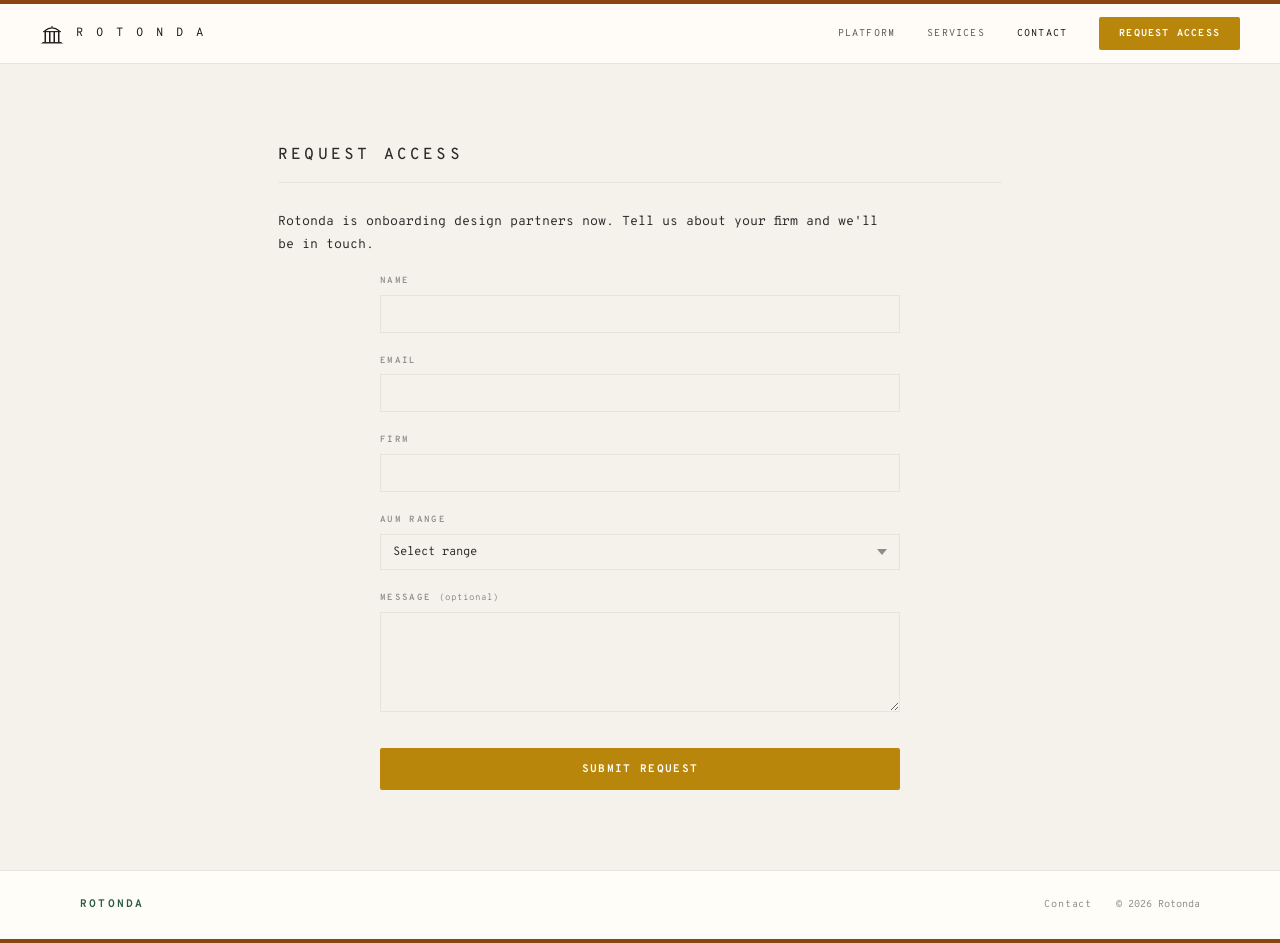
==== contact.html @ 5fbc73e4 "Initial site deploy" ====
<!DOCTYPE html>
<html lang="en">
<head>
  <meta charset="UTF-8">
  <meta name="viewport" content="width=device-width, initial-scale=1.0">
  <title>Rotonda — Request Access</title>
  <link href="https://fonts.googleapis.com/css2?family=Overpass+Mono:wght@300;400;500;600;700&display=swap" rel="stylesheet">
  <link rel="stylesheet" href="style.css">
</head>
<body>

  <div class="binding-edge-top"></div>

  <nav class="nav">
    <a href="index.html" class="nav-logo">
      <svg width="24" height="22" viewBox="0 0 50 46" fill="none" xmlns="http://www.w3.org/2000/svg">
        <path d="M45.3125 39.8667H4.6875V42.1667H45.3125V39.8667Z" fill="#1A1A1A"/>
        <path opacity="0.5" d="M48.4375 42.1667H1.5625V43.7H48.4375V42.1667Z" fill="#1A1A1A"/>
        <path d="M12.5 18.4H9.375V39.8667H12.5V18.4Z" fill="#1A1A1A"/>
        <path d="M21.875 18.4H18.75V39.8667H21.875V18.4Z" fill="#1A1A1A"/>
        <path d="M31.25 18.4H28.125V39.8667H31.25V18.4Z" fill="#1A1A1A"/>
        <path d="M40.625 18.4H37.5V39.8667H40.625V18.4Z" fill="#1A1A1A"/>
        <path d="M43.75 16.8667H6.25V19.1667H43.75V16.8667Z" fill="#1A1A1A"/>
        <path d="M9.375 16.8667C19.7917 7.66667 30.2083 7.66667 40.625 16.8667" stroke="#1A1A1A" stroke-width="2.5"/>
        <path d="M25 9.2C25.8629 9.2 26.5625 8.5135 26.5625 7.66667C26.5625 6.81983 25.8629 6.13333 25 6.13333C24.1371 6.13333 23.4375 6.81983 23.4375 7.66667C23.4375 8.5135 24.1371 9.2 25 9.2Z" fill="#1A1A1A"/>
      </svg>
      <span>R O T O N D A</span>
    </a>
    <button class="nav-toggle" aria-label="Menu" onclick="document.querySelector('.nav-links').classList.toggle('open')">
      <span></span><span></span>
    </button>
    <div class="nav-links">
      <a href="platform.html">Platform</a>
      <a href="services.html">Services</a>
      <a href="contact.html" class="active">Contact</a>
      <a href="contact.html" class="nav-cta">Request Access</a>
    </div>
  </nav>

  <section class="page" style="padding-top: 80px;">
    <h2>Request Access</h2>
    <div class="rule"></div>

    <p class="section-intro">
      Rotonda is onboarding design partners now. Tell us about your firm
      and we'll be in touch.
    </p>

    <form class="contact-form" action="https://formspree.io/f/xformid" method="POST">
      <div class="form-group">
        <label for="name">Name</label>
        <input type="text" id="name" name="name" required>
      </div>
      <div class="form-group">
        <label for="email">Email</label>
        <input type="email" id="email" name="email" required>
      </div>
      <div class="form-group">
        <label for="firm">Firm</label>
        <input type="text" id="firm" name="firm" required>
      </div>
      <div class="form-group">
        <label for="aum">AUM Range</label>
        <select id="aum" name="aum" required>
          <option value="" disabled selected>Select range</option>
          <option value="<$500M">&lt;$500M</option>
          <option value="$500M-$1B">$500M - $1B</option>
          <option value="$1B-$5B">$1B - $5B</option>
          <option value="$5B-$10B">$5B - $10B</option>
          <option value="$10B+">$10B+</option>
        </select>
      </div>
      <div class="form-group">
        <label for="message">Message <span style="font-weight:400;text-transform:none;letter-spacing:0;">(optional)</span></label>
        <textarea id="message" name="message"></textarea>
      </div>
      <button type="submit" class="btn-primary">Submit Request</button>
    </form>
  </section>

  <footer class="footer-home">
    <div class="footer-inner">
      <span class="footer-logo">ROTONDA</span>
      <div class="footer-links">
        <a href="contact.html">Contact</a>
        <span>© 2026 Rotonda</span>
      </div>
    </div>
  </footer>
  <div class="binding-edge-bottom"></div>

</body>
</html>
---- style.css ----
/* ============================================
   ROTONDA — Website
   V5 Hermès Ledger aesthetic:
   Cream paper, binding edge, Overpass Mono,
   brass accents, green structure
   ============================================ */

*, *::before, *::after {
  margin: 0;
  padding: 0;
  box-sizing: border-box;
}

:root {
  --cream: #F5F2EB;
  --paper-white: #FFFDF8;
  --paper-aged: #EDE8DF;
  --brown: #8B4513;
  --green: #2D5A47;
  --green-faint: #C5D5CD;
  --brass: #B8860B;
  --brass-dark: #8B6914;
  --ink: #1A1A1A;
  --ink-dark: #2C2C2C;
  --ink-medium: #5C5C5C;
  --ink-light: #8C8C8C;
  --ink-faded: #A09A8C;
  --rule: #E8E4DC;
  --burgundy: #722F37;
  --font: 'Overpass Mono', monospace;
}

html {
  scroll-behavior: smooth;
  scroll-padding-top: 60px;
}

body {
  font-family: var(--font);
  font-weight: 400;
  font-size: 13px;
  line-height: 1.75;
  color: var(--ink-dark);
  background: var(--cream);
  -webkit-font-smoothing: antialiased;
}

a { color: inherit; text-decoration: none; }
ul { list-style: none; }
em { font-style: italic; }

/* ---------- BINDING EDGES ---------- */
.binding-edge {
  position: fixed;
  left: 0;
  top: 0;
  bottom: 0;
  width: 6px;
  background: var(--brown);
  z-index: 200;
}

.binding-edge-top {
  height: 4px;
  background: var(--brown);
}

.binding-edge-bottom {
  height: 4px;
  background: var(--brown);
}

/* ---------- NAV ---------- */
.nav {
  position: sticky;
  top: 0;
  z-index: 100;
  background: rgba(255, 253, 248, 0.92);
  backdrop-filter: blur(8px);
  height: 60px;
  display: flex;
  align-items: center;
  justify-content: space-between;
  padding: 0 max(40px, calc((100vw - 1200px) / 2));
  border-bottom: 1px solid var(--rule);
}

.nav-logo {
  display: flex;
  align-items: center;
  gap: 12px;
}

.nav-logo span {
  font-weight: 400;
  font-size: 12px;
  letter-spacing: 0.25em;
  color: var(--ink);
}

.nav-links {
  display: flex;
  gap: 32px;
  align-items: center;
}

.nav-links a {
  font-size: 10px;
  text-transform: uppercase;
  letter-spacing: 0.12em;
  color: var(--ink-medium);
  transition: color 0.2s;
}

.nav-links a:hover,
.nav-links a.active {
  color: var(--ink);
}

.nav-cta {
  background: var(--brass);
  color: var(--paper-white) !important;
  padding: 8px 20px;
  font-weight: 700;
  letter-spacing: 0.12em;
  border-radius: 2px;
  transition: background 0.2s;
}

.nav-cta:hover {
  background: var(--brass-dark);
}

.nav-toggle {
  display: none;
  flex-direction: column;
  gap: 5px;
  background: none;
  border: none;
  cursor: pointer;
  padding: 4px;
}

.nav-toggle span {
  display: block;
  width: 18px;
  height: 1.5px;
  background: var(--ink);
}

/* ---------- DIVIDERS ---------- */
.divider-green {
  height: 2px;
  background: var(--green);
}

/* ---------- BUTTONS ---------- */
.btn-primary {
  display: inline-block;
  background: var(--brass);
  color: var(--paper-white);
  padding: 14px 36px;
  font-family: var(--font);
  font-size: 11px;
  font-weight: 700;
  text-transform: uppercase;
  letter-spacing: 0.12em;
  border-radius: 2px;
  border: none;
  cursor: pointer;
  transition: background 0.2s;
}

.btn-primary:hover {
  background: var(--brass-dark);
}

/* ---------- SECTION SHARED ---------- */
.section-inner {
  max-width: 1200px;
  margin: 0 auto;
  padding: 80px max(40px, calc((100vw - 1200px) / 2));
}

.section-label {
  display: block;
  font-size: 10px;
  font-weight: 700;
  text-transform: uppercase;
  letter-spacing: 0.2em;
  color: var(--brass);
  margin-bottom: 24px;
}

.section-heading {
  font-size: clamp(18px, 2.5vw, 24px);
  font-weight: 500;
  line-height: 1.5;
  letter-spacing: 0.03em;
  color: var(--ink-dark);
  margin-bottom: 48px;
}

.hero-rule {
  width: 60px;
  height: 3px;
  background: var(--green);
  margin: 0 auto 32px;
}

/* ---------- HERO HOME ---------- */
.hero-home {
  display: flex;
  align-items: center;
  justify-content: center;
  text-align: center;
  padding: 100px 40px 80px;
  min-height: 70vh;
}

.hero-home-inner {
  max-width: 780px;
}

.hero-home h1 {
  font-size: clamp(22px, 3.5vw, 34px);
  font-weight: 500;
  line-height: 1.45;
  letter-spacing: 0.04em;
  color: var(--ink-dark);
  margin-bottom: 28px;
}

.hero-home-sub {
  font-size: 13px;
  color: var(--ink-medium);
  line-height: 1.85;
  max-width: 520px;
  margin: 0 auto 36px;
}

/* ---------- PROBLEM SECTION ---------- */
.section-problem {
  background: var(--paper-white);
}

.problem-list {
  border-top: 1px solid var(--rule);
}

.problem-row {
  display: grid;
  grid-template-columns: 40px 3px 1fr 2fr;
  gap: 24px;
  align-items: start;
  padding: 28px 0;
  border-bottom: 1px solid var(--rule);
}

.problem-num {
  font-size: 12px;
  font-weight: 300;
  color: var(--brass);
  letter-spacing: 0.08em;
}

.problem-accent {
  width: 3px;
  height: 40px;
  background: var(--green);
  margin-top: 2px;
}

.problem-title {
  font-size: 12px;
  font-weight: 700;
  text-transform: uppercase;
  letter-spacing: 0.1em;
  color: var(--ink-dark);
}

.problem-desc {
  font-size: 12px;
  color: var(--ink-medium);
  line-height: 1.8;
}

/* ---------- SCENARIO CAROUSEL ---------- */
.section-scenarios {
  background: var(--cream);
}

.carousel {
  position: relative;
  display: flex;
  align-items: center;
  gap: 12px;
}

.carousel-viewport {
  flex: 1;
  overflow: hidden;
  border-radius: 2px;
}

.carousel-track {
  display: flex;
  transition: transform 0.4s ease;
}

.carousel-slide {
  min-width: 100%;
  flex-shrink: 0;
}

.carousel-arrow {
  width: 36px;
  height: 36px;
  flex-shrink: 0;
  background: none;
  border: none;
  font-size: 20px;
  color: var(--brass);
  cursor: pointer;
  font-family: var(--font);
  transition: color 0.2s;
}

.carousel-arrow:disabled {
  color: var(--rule);
  cursor: default;
}

.carousel-arrow:not(:disabled):hover {
  color: var(--brass-dark);
}

.carousel-indicators {
  display: flex;
  justify-content: center;
  gap: 32px;
  margin-top: 24px;
}

.carousel-dot {
  background: none;
  border: none;
  font-family: var(--font);
  font-size: 10px;
  font-weight: 400;
  text-transform: uppercase;
  letter-spacing: 0.12em;
  color: var(--ink-faded);
  cursor: pointer;
  display: flex;
  align-items: center;
  gap: 8px;
  transition: color 0.2s;
}

.carousel-dot .dot {
  display: inline-block;
  width: 6px;
  height: 6px;
  border-radius: 50%;
  background: var(--ink-faded);
  transition: background 0.2s;
}

.carousel-dot.active {
  color: var(--brass);
  font-weight: 700;
}

.carousel-dot.active .dot {
  background: var(--brass);
}

.carousel-caption {
  text-align: center;
  font-size: 13px;
  color: var(--ink-medium);
  line-height: 1.85;
  margin-top: 28px;
}

/* Terminal bar */
.terminal-bar {
  display: flex;
  align-items: center;
  gap: 12px;
  height: 48px;
  background: var(--paper-white);
  border-top: 2px solid var(--green);
  padding: 0 16px;
  margin-bottom: 12px;
}

.terminal-chevron {
  color: var(--brass);
  font-size: 12px;
  flex-shrink: 0;
}

.terminal-input {
  flex: 1;
  height: 32px;
  display: flex;
  align-items: center;
  background: var(--cream);
  border: 1px solid var(--rule);
  padding: 0 12px;
  font-family: var(--font);
  font-size: 12px;
  color: var(--ink-dark);
}

.terminal-shortcut {
  font-size: 10px;
  color: var(--ink-medium);
  border: 1px solid var(--green-faint);
  padding: 2px 6px;
  flex-shrink: 0;
}

/* Scenario canvas */
.scenario-canvas {
  position: relative;
  min-height: 400px;
  background: var(--cream);
  border: 1px solid var(--rule);
  overflow-x: auto;
  overflow-y: hidden;
}

.scenario-lines {
  position: absolute;
  top: 0;
  left: 0;
  width: 100%;
  height: 100%;
  pointer-events: none;
}

.scenario-node {
  position: absolute;
  width: 150px;
  padding: 10px 12px;
  background: var(--paper-white);
  font-family: var(--font);
}

.node-base {
  border: 2px solid var(--green);
  box-shadow: 0 0 0 3px rgba(45, 90, 71, 0.12);
}

.node-sensitivity {
  border: 2px dashed var(--brass);
}

.node-ghost {
  border: 2px dashed var(--brass);
  background: rgba(184, 134, 11, 0.06);
  opacity: 0.6;
}

.node-title {
  font-size: 10px;
  font-weight: 700;
  letter-spacing: 0.04em;
  margin-bottom: 4px;
}

.node-base .node-title { color: var(--green); }
.node-sensitivity .node-title { color: var(--brass); }
.node-ghost .node-title { color: var(--brass); }

.node-metric {
  font-size: 9px;
  color: var(--ink-light);
  line-height: 1.6;
}

.node-metric strong {
  color: var(--ink-dark);
  font-weight: 600;
}

.node-metric em {
  color: var(--ink-light);
  font-size: 9px;
}

/* ---------- CSS CONNECTORS ---------- */
.connector-h {
  position: absolute;
  height: 2px;
  background: var(--green-faint);
}
.connector-v {
  position: absolute;
  width: 2px;
  background: var(--green-faint);
}
.connector-dashed {
  background: none;
  border-top: 2px dashed var(--brass);
}
.connector-dashed.connector-v {
  border-top: none;
  border-left: 2px dashed var(--brass);
}

/* ---------- CAPABILITIES ---------- */
.section-capabilities {
  background: var(--paper-white);
}

.cap-grid {
  display: grid;
  grid-template-columns: repeat(4, 1fr);
  gap: 20px;
  margin-top: 16px;
}

.cap-card {
  background: var(--cream);
  border-left: 3px solid var(--green);
  padding: 20px;
}

.cap-layer {
  display: block;
  font-size: 9px;
  font-weight: 600;
  text-transform: uppercase;
  letter-spacing: 0.12em;
  color: var(--brass);
  margin-bottom: 10px;
}

.cap-card strong {
  display: block;
  font-size: 12px;
  letter-spacing: 0.06em;
  color: var(--ink-dark);
  margin-bottom: 10px;
}

.cap-card p {
  font-size: 11px;
  color: var(--ink-medium);
  line-height: 1.7;
}

/* ---------- CTA SECTION ---------- */
.section-cta {
  background: var(--cream);
  padding: 40px 0;
}

.cta-headline {
  font-size: clamp(20px, 3vw, 28px);
  font-weight: 500;
  line-height: 1.45;
  letter-spacing: 0.04em;
  color: var(--ink-dark);
  margin-bottom: 24px;
}

.cta-sub {
  font-size: 13px;
  color: var(--ink-medium);
  line-height: 1.85;
  margin-bottom: 36px;
}

/* ---------- FOOTER HOME ---------- */
.footer-home {
  background: var(--paper-white);
  border-top: 1px solid var(--rule);
}

.footer-inner {
  max-width: 1200px;
  margin: 0 auto;
  padding: 24px max(40px, calc((100vw - 1200px) / 2));
  display: flex;
  justify-content: space-between;
  align-items: center;
}

.footer-logo {
  font-size: 11px;
  font-weight: 700;
  color: var(--green);
  letter-spacing: 0.2em;
}

.footer-links {
  display: flex;
  gap: 24px;
  font-size: 10px;
  color: var(--ink-light);
}

.footer-links a {
  letter-spacing: 0.08em;
  transition: color 0.2s;
}

.footer-links a:hover {
  color: var(--ink-dark);
}

/* ---------- LEGACY PAGE SECTIONS (platform, services, contact) ---------- */
.page {
  max-width: 820px;
  margin: 0 auto;
  padding: 80px 48px;
}

.page h2 {
  font-size: 16px;
  font-weight: 500;
  text-transform: uppercase;
  letter-spacing: 0.2em;
  margin-bottom: 0;
  line-height: 1.4;
}

.rule {
  height: 1px;
  background: var(--rule);
  margin: 16px 0 28px;
}

.page p {
  margin-bottom: 16px;
  max-width: 620px;
}

.section-intro {
  margin-bottom: 32px;
}

.callout {
  color: var(--brown);
  font-style: italic;
  margin-top: 24px;
}

.bold-statement {
  font-weight: 600;
  font-size: 14px;
  letter-spacing: 0.04em;
  margin-top: 32px;
}

/* Stats */
.stats-row {
  display: grid;
  grid-template-columns: 1fr 1fr;
  gap: 28px 48px;
  margin: 36px 0;
}

.stat-value {
  font-size: 22px;
  font-weight: 500;
  color: var(--brown);
  letter-spacing: 0.04em;
  margin-bottom: 4px;
}

.stat-label {
  font-size: 11px;
  color: var(--ink-light);
  line-height: 1.5;
}

/* Quote */
.quote-block {
  border-left: 3px solid var(--brown);
  padding: 16px 24px;
  margin: 28px 0;
}

.quote-block p {
  font-weight: 500;
  font-size: 13px;
  color: var(--ink);
  margin-bottom: 0;
}

.quote-attr {
  font-size: 11px;
  color: var(--ink-light);
  font-style: italic;
  display: block;
  margin-top: 8px;
}

/* Design showcase */
.design-showcase { margin: 48px 0; }
.design-label {
  font-size: 9px;
  text-transform: uppercase;
  letter-spacing: 0.2em;
  color: var(--ink-light);
  font-weight: 600;
  margin-bottom: 12px;
}

.design-frame {
  border: 1px solid var(--rule);
  background: rgba(255, 253, 248, 0.5);
  padding: 4px;
  margin-bottom: 12px;
  cursor: pointer;
  transition: all 0.3s ease;
  position: relative;
}

.design-frame::after {
  content: 'Click to expand';
  position: absolute;
  bottom: 8px;
  right: 8px;
  font-size: 9px;
  text-transform: uppercase;
  letter-spacing: 0.1em;
  color: var(--ink-light);
  background: rgba(245, 242, 235, 0.85);
  padding: 3px 8px;
  opacity: 0;
  transition: opacity 0.2s;
}

.design-frame:hover::after { opacity: 1; }
.design-frame.expanded::after { content: 'Click to collapse'; opacity: 1; }
.design-frame img { width: 100%; display: block; }

.design-frame.expanded {
  position: fixed;
  top: 60px;
  left: 0;
  right: 0;
  bottom: 0;
  z-index: 90;
  margin: 0;
  padding: 24px;
  background: rgba(245, 242, 235, 0.97);
  border: none;
  display: flex;
  align-items: center;
  justify-content: center;
}

.design-frame.expanded img {
  max-width: 100%;
  max-height: 100%;
  width: auto;
  object-fit: contain;
}

.design-caption {
  font-size: 11px;
  color: var(--ink-light);
  max-width: 560px;
}

.subsection-heading {
  font-size: 14px;
  font-weight: 500;
  text-transform: uppercase;
  letter-spacing: 0.15em;
  margin-top: 64px;
  margin-bottom: 0;
}

/* Layers list */
.layers-list { margin: 32px 0; }

.layer {
  display: flex;
  gap: 20px;
  padding: 16px 0;
  border-bottom: 1px solid var(--rule);
  align-items: flex-start;
}

.layer:first-child { border-top: 1px solid var(--rule); }

.layer-num {
  font-size: 14px;
  font-weight: 600;
  color: var(--green);
  min-width: 24px;
  padding-top: 1px;
}

.layer strong {
  font-size: 13px;
  font-weight: 600;
  display: block;
  margin-bottom: 4px;
}

.layer p {
  font-size: 11px;
  color: var(--ink-light);
  margin-bottom: 0;
}

/* Enables grid */
.enables-grid {
  display: grid;
  grid-template-columns: 1fr 1fr;
  gap: 2px;
  margin: 32px 0;
  border: 1px solid var(--rule);
}

.enables-card {
  padding: 24px 20px;
  border: 1px solid var(--rule);
  background: rgba(255, 253, 248, 0.5);
}

.enables-card strong {
  font-size: 11px;
  text-transform: uppercase;
  letter-spacing: 0.12em;
  display: block;
  margin-bottom: 8px;
}

.enables-card p {
  font-size: 11px;
  color: var(--ink-light);
  margin-bottom: 0;
  max-width: none;
}

/* Services grid */
.services-grid {
  display: grid;
  grid-template-columns: repeat(3, 1fr);
  gap: 20px;
  margin: 32px 0;
}

.service-card {
  border: 1px solid var(--rule);
  padding: 28px 24px;
  background: rgba(255, 253, 248, 0.5);
}

.service-header {
  display: flex;
  gap: 12px;
  align-items: baseline;
  margin-bottom: 16px;
}

.service-num { font-size: 20px; font-weight: 300; color: var(--rule); }
.service-header strong { font-size: 13px; }

.service-card > p {
  font-size: 11px;
  color: var(--ink-light);
  margin-bottom: 16px;
  max-width: none;
}

.service-card li {
  font-size: 11px;
  color: var(--ink-light);
  padding: 5px 0 5px 14px;
  position: relative;
  border-bottom: 1px solid rgba(232, 228, 220, 0.4);
}

.service-card li::before {
  content: '';
  position: absolute;
  left: 0;
  top: 50%;
  width: 5px;
  height: 1px;
  background: var(--green);
}

.service-tag {
  font-size: 9px;
  text-transform: uppercase;
  letter-spacing: 0.15em;
  color: var(--ink-light);
  border-top: 1px solid var(--rule);
  padding-top: 10px;
}

/* Closing page */
.page-closing {
  text-align: center;
  padding: 120px 48px;
  display: flex;
  flex-direction: column;
  align-items: center;
}

.closing-headline {
  font-size: 15px;
  font-weight: 600;
  letter-spacing: 0.06em;
  line-height: 1.6;
  color: var(--brown);
  margin-bottom: 28px;
  max-width: 500px;
}

.closing-body {
  font-size: 12px;
  color: var(--ink-light);
  text-align: center;
  max-width: 480px;
  margin-bottom: 28px;
}

.closing-statement {
  margin-top: 8px;
  margin-bottom: 40px;
}

.closing-email {
  font-size: 12px;
  color: var(--ink-light);
  letter-spacing: 0.08em;
}

/* Legacy footer */
.footer {
  padding: 20px 48px;
  font-size: 10px;
  color: var(--ink-light);
  letter-spacing: 0.1em;
  display: flex;
  gap: 8px;
}

/* ---------- CONTACT FORM ---------- */
.contact-form {
  max-width: 520px;
  margin: 0 auto;
}

.contact-form .form-group {
  margin-bottom: 20px;
}

.contact-form label {
  display: block;
  font-family: var(--font);
  font-size: 9px;
  font-weight: 600;
  text-transform: uppercase;
  letter-spacing: 0.15em;
  color: var(--ink-light);
  margin-bottom: 6px;
}

.contact-form input,
.contact-form select,
.contact-form textarea {
  width: 100%;
  font-family: var(--font);
  font-size: 12px;
  color: var(--ink-dark);
  background: var(--cream);
  border: 1px solid var(--rule);
  padding: 10px 12px;
  border-radius: 0;
  -webkit-appearance: none;
  appearance: none;
  transition: border-color 0.2s;
}

.contact-form input:focus,
.contact-form select:focus,
.contact-form textarea:focus {
  outline: none;
  border-color: var(--brass);
}

.contact-form textarea {
  min-height: 100px;
  resize: vertical;
}

.contact-form select {
  cursor: pointer;
  background-image: url("data:image/svg+xml,%3Csvg xmlns='http://www.w3.org/2000/svg' width='10' height='6'%3E%3Cpath d='M0 0l5 6 5-6z' fill='%238C8C8C'/%3E%3C/svg%3E");
  background-repeat: no-repeat;
  background-position: right 12px center;
  padding-right: 32px;
}

.contact-form .btn-primary {
  width: 100%;
  margin-top: 8px;
}

/* ---------- RESPONSIVE ---------- */
@media (max-width: 1000px) {
  .cap-grid {
    grid-template-columns: repeat(2, 1fr);
  }

  .problem-row {
    grid-template-columns: 32px 3px 1fr;
    gap: 16px;
  }

  .problem-desc {
    grid-column: 3;
  }
}

@media (max-width: 800px) {
  .services-grid { grid-template-columns: 1fr; }
  .stats-row { grid-template-columns: 1fr; }
  .enables-grid { grid-template-columns: 1fr; }
  .page { padding: 60px 32px; }

  .hero-home {
    padding: 80px 24px 60px;
    min-height: auto;
  }

  .section-inner {
    padding: 60px 24px;
  }

  .cap-grid {
    grid-template-columns: 1fr;
  }

  .scenario-canvas {
    min-height: 300px;
  }

  .scenario-node {
    width: 120px;
    font-size: 9px;
  }
}

@media (max-width: 540px) {
  .nav {
    padding: 0 20px;
  }

  .nav-links {
    display: none;
    position: absolute;
    top: 60px;
    left: 0;
    right: 0;
    background: rgba(255, 253, 248, 0.97);
    flex-direction: column;
    padding: 16px 24px;
    gap: 14px;
    border-bottom: 1px solid var(--rule);
  }

  .nav-links.open {
    display: flex;
  }

  .nav-cta {
    text-align: center;
  }

  .nav-toggle {
    display: flex;
  }

  .hero-home h1 {
    font-size: 20px;
  }

  .problem-row {
    grid-template-columns: 1fr;
    gap: 8px;
  }

  .problem-num { display: none; }
  .problem-accent { display: none; }

  .carousel-indicators {
    gap: 16px;
  }

  .footer-inner {
    flex-direction: column;
    gap: 12px;
    text-align: center;
  }
}
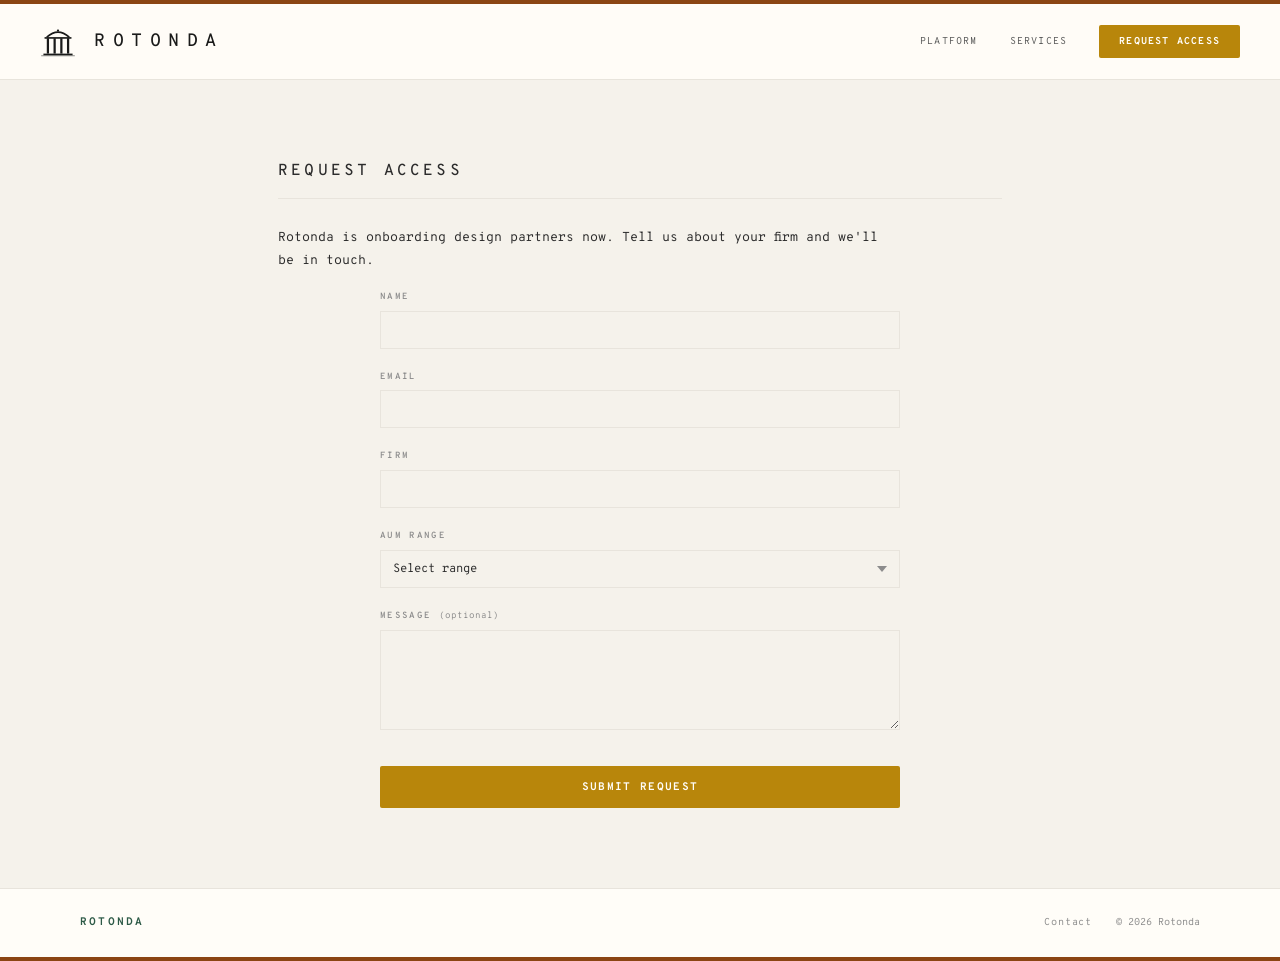
==== commit 10ce0fe2: "Logo, nav, favicon, clean URLs, problem row centering" ====
--- a/contact.html
+++ b/contact.html
@@ -4,6 +4,7 @@
   <meta charset="UTF-8">
   <meta name="viewport" content="width=device-width, initial-scale=1.0">
   <title>Rotonda — Request Access</title>
+  <link rel="icon" type="image/svg+xml" href="/favicon.svg">
   <link href="https://fonts.googleapis.com/css2?family=Overpass+Mono:wght@300;400;500;600;700&display=swap" rel="stylesheet">
   <link rel="stylesheet" href="style.css">
 </head>
@@ -12,8 +13,8 @@
   <div class="binding-edge-top"></div>
 
   <nav class="nav">
-    <a href="index.html" class="nav-logo">
-      <svg width="24" height="22" viewBox="0 0 50 46" fill="none" xmlns="http://www.w3.org/2000/svg">
+    <a href="/" class="nav-logo">
+      <svg viewBox="0 0 50 46" fill="none" xmlns="http://www.w3.org/2000/svg">
         <path d="M45.3125 39.8667H4.6875V42.1667H45.3125V39.8667Z" fill="#1A1A1A"/>
         <path opacity="0.5" d="M48.4375 42.1667H1.5625V43.7H48.4375V42.1667Z" fill="#1A1A1A"/>
         <path d="M12.5 18.4H9.375V39.8667H12.5V18.4Z" fill="#1A1A1A"/>
@@ -24,16 +25,15 @@
         <path d="M9.375 16.8667C19.7917 7.66667 30.2083 7.66667 40.625 16.8667" stroke="#1A1A1A" stroke-width="2.5"/>
         <path d="M25 9.2C25.8629 9.2 26.5625 8.5135 26.5625 7.66667C26.5625 6.81983 25.8629 6.13333 25 6.13333C24.1371 6.13333 23.4375 6.81983 23.4375 7.66667C23.4375 8.5135 24.1371 9.2 25 9.2Z" fill="#1A1A1A"/>
       </svg>
-      <span>R O T O N D A</span>
+      <span>Rotonda</span>
     </a>
     <button class="nav-toggle" aria-label="Menu" onclick="document.querySelector('.nav-links').classList.toggle('open')">
       <span></span><span></span>
     </button>
     <div class="nav-links">
-      <a href="platform.html">Platform</a>
-      <a href="services.html">Services</a>
-      <a href="contact.html" class="active">Contact</a>
-      <a href="contact.html" class="nav-cta">Request Access</a>
+      <a href="/platform">Platform</a>
+      <a href="/services">Services</a>
+      <a href="/contact" class="nav-cta active">Request Access</a>
     </div>
   </nav>
 
@@ -82,7 +82,7 @@
     <div class="footer-inner">
       <span class="footer-logo">ROTONDA</span>
       <div class="footer-links">
-        <a href="contact.html">Contact</a>
+        <a href="/contact">Contact</a>
         <span>© 2026 Rotonda</span>
       </div>
     </div>
--- a/style.css
+++ b/style.css
@@ -77,7 +77,7 @@
   z-index: 100;
   background: rgba(255, 253, 248, 0.92);
   backdrop-filter: blur(8px);
-  height: 60px;
+  height: 76px;
   display: flex;
   align-items: center;
   justify-content: space-between;
@@ -88,14 +88,21 @@
 .nav-logo {
   display: flex;
   align-items: center;
-  gap: 12px;
+  gap: 18px;
+}
+
+.nav-logo svg {
+  width: 36px;
+  height: 33px;
+  display: block;
 }
 
 .nav-logo span {
-  font-weight: 400;
-  font-size: 12px;
-  letter-spacing: 0.25em;
+  font-weight: 500;
+  font-size: 18px;
+  letter-spacing: 0.42em;
   color: var(--ink);
+  text-transform: uppercase;
 }
 
 .nav-links {
@@ -252,7 +259,7 @@
   display: grid;
   grid-template-columns: 40px 3px 1fr 2fr;
   gap: 24px;
-  align-items: start;
+  align-items: center;
   padding: 28px 0;
   border-bottom: 1px solid var(--rule);
 }
@@ -268,7 +275,6 @@
   width: 3px;
   height: 40px;
   background: var(--green);
-  margin-top: 2px;
 }
 
 .problem-title {
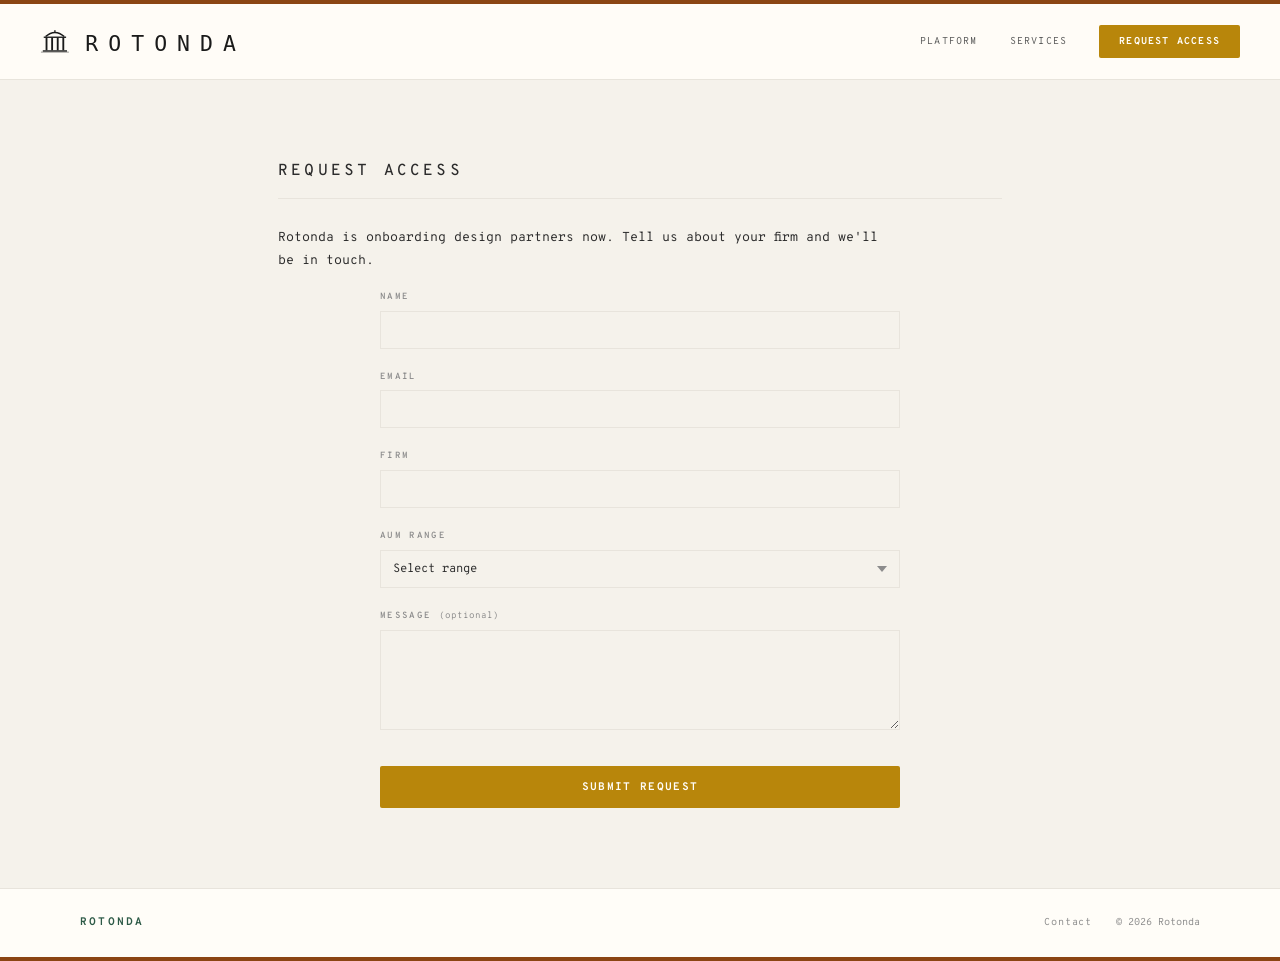
==== commit 81e8d39b: "Replace logo with single SVG matching Figma spec" ====
--- a/contact.html
+++ b/contact.html
@@ -14,18 +14,7 @@
 
   <nav class="nav">
     <a href="/" class="nav-logo">
-      <svg viewBox="0 0 50 46" fill="none" xmlns="http://www.w3.org/2000/svg">
-        <path d="M45.3125 39.8667H4.6875V42.1667H45.3125V39.8667Z" fill="#1A1A1A"/>
-        <path opacity="0.5" d="M48.4375 42.1667H1.5625V43.7H48.4375V42.1667Z" fill="#1A1A1A"/>
-        <path d="M12.5 18.4H9.375V39.8667H12.5V18.4Z" fill="#1A1A1A"/>
-        <path d="M21.875 18.4H18.75V39.8667H21.875V18.4Z" fill="#1A1A1A"/>
-        <path d="M31.25 18.4H28.125V39.8667H31.25V18.4Z" fill="#1A1A1A"/>
-        <path d="M40.625 18.4H37.5V39.8667H40.625V18.4Z" fill="#1A1A1A"/>
-        <path d="M43.75 16.8667H6.25V19.1667H43.75V16.8667Z" fill="#1A1A1A"/>
-        <path d="M9.375 16.8667C19.7917 7.66667 30.2083 7.66667 40.625 16.8667" stroke="#1A1A1A" stroke-width="2.5"/>
-        <path d="M25 9.2C25.8629 9.2 26.5625 8.5135 26.5625 7.66667C26.5625 6.81983 25.8629 6.13333 25 6.13333C24.1371 6.13333 23.4375 6.81983 23.4375 7.66667C23.4375 8.5135 24.1371 9.2 25 9.2Z" fill="#1A1A1A"/>
-      </svg>
-      <span>Rotonda</span>
+      <img src="/img/logo.svg" alt="Rotonda">
     </a>
     <button class="nav-toggle" aria-label="Menu" onclick="document.querySelector('.nav-links').classList.toggle('open')">
       <span></span><span></span>
@@ -46,7 +35,12 @@
       and we'll be in touch.
     </p>
 
-    <form class="contact-form" action="https://formspree.io/f/xformid" method="POST">
+    <div id="success-msg" class="success-message" style="display:none;">
+      <p style="font-weight:600;font-size:14px;color:var(--green);margin-bottom:12px;">Request received.</p>
+      <p style="color:var(--ink-medium);">We'll be in touch shortly.</p>
+    </div>
+
+    <form id="access-form" class="contact-form" action="/api/contact" method="POST">
       <div class="form-group">
         <label for="name">Name</label>
         <input type="text" id="name" name="name" required>
@@ -76,6 +70,14 @@
       </div>
       <button type="submit" class="btn-primary">Submit Request</button>
     </form>
+
+    <script>
+      if (new URLSearchParams(window.location.search).has('submitted')) {
+        document.getElementById('access-form').style.display = 'none';
+        document.getElementById('success-msg').style.display = 'block';
+        history.replaceState(null, '', '/contact');
+      }
+    </script>
   </section>
 
   <footer class="footer-home">
--- a/style.css
+++ b/style.css
@@ -88,21 +88,12 @@
 .nav-logo {
   display: flex;
   align-items: center;
-  gap: 18px;
-}
-
-.nav-logo svg {
-  width: 36px;
-  height: 33px;
+}
+
+.nav-logo img {
+  height: 40px;
+  width: auto;
   display: block;
-}
-
-.nav-logo span {
-  font-weight: 500;
-  font-size: 18px;
-  letter-spacing: 0.42em;
-  color: var(--ink);
-  text-transform: uppercase;
 }
 
 .nav-links {
